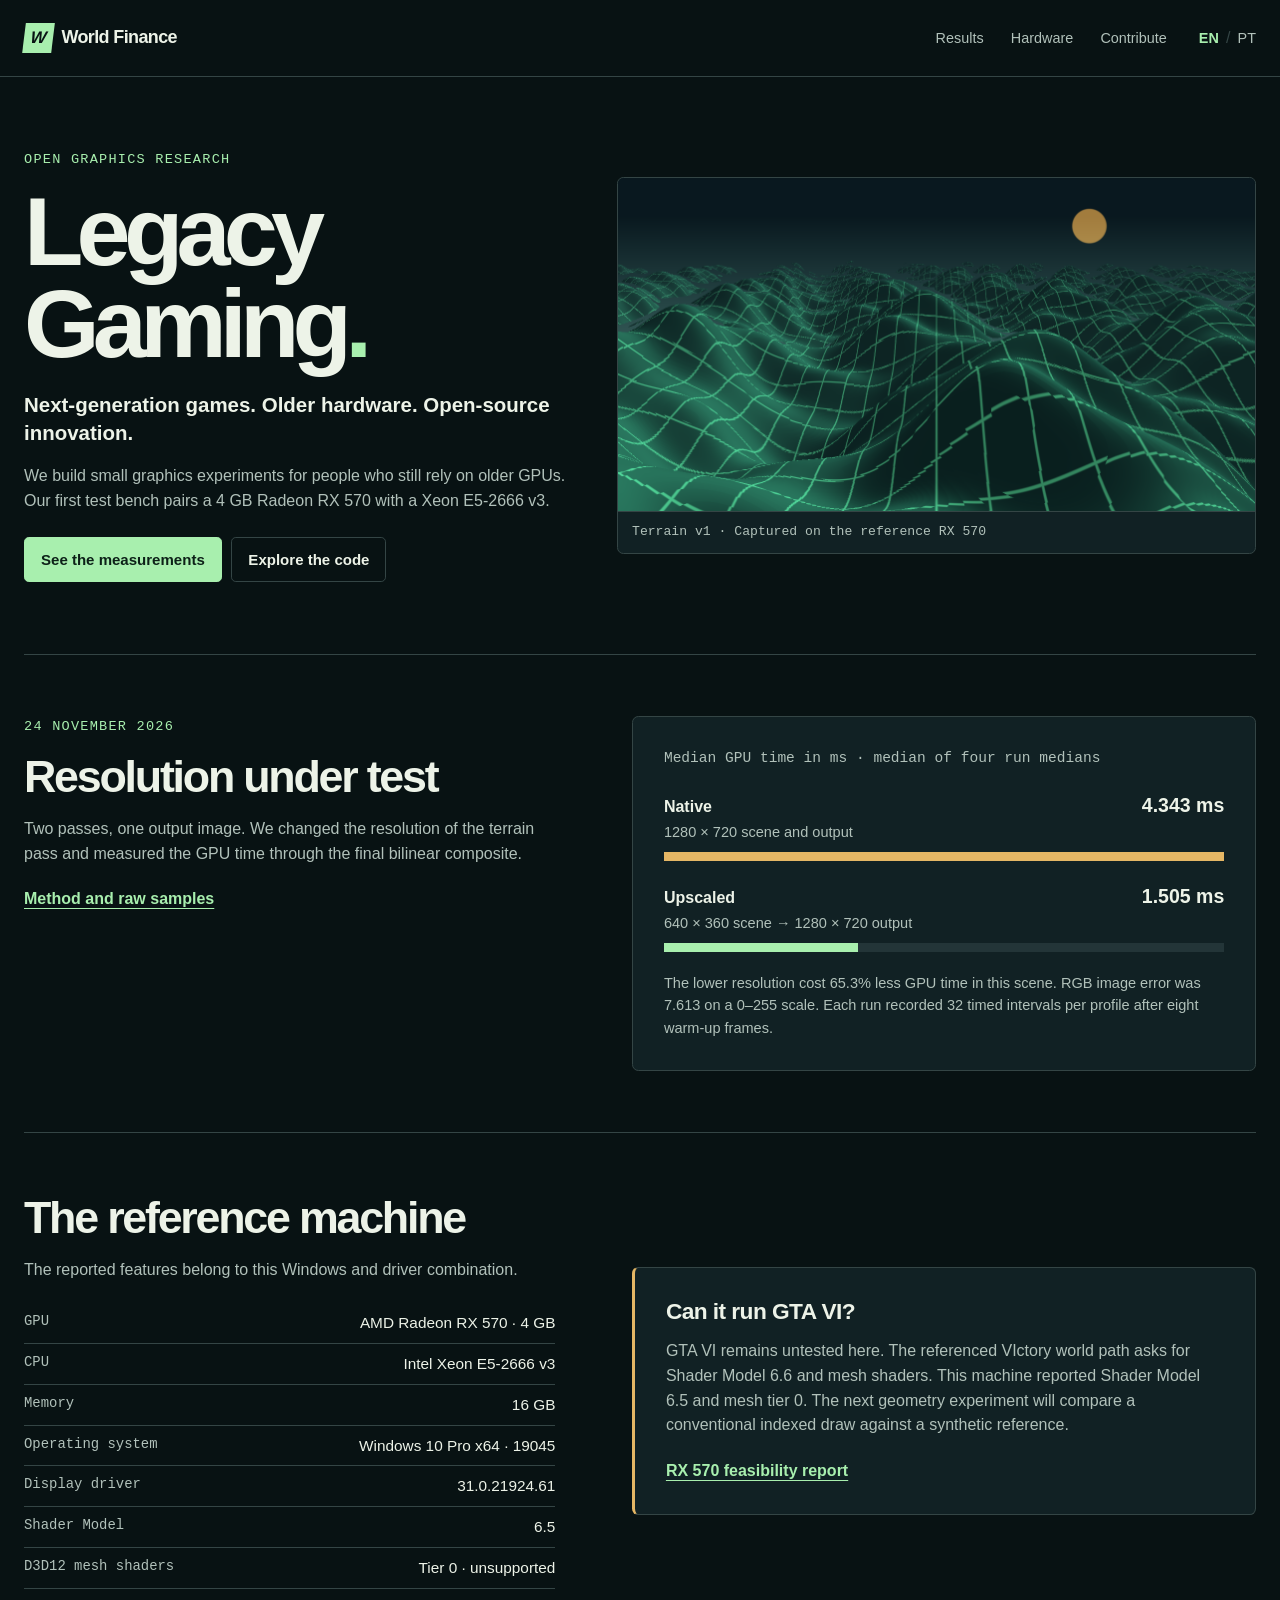
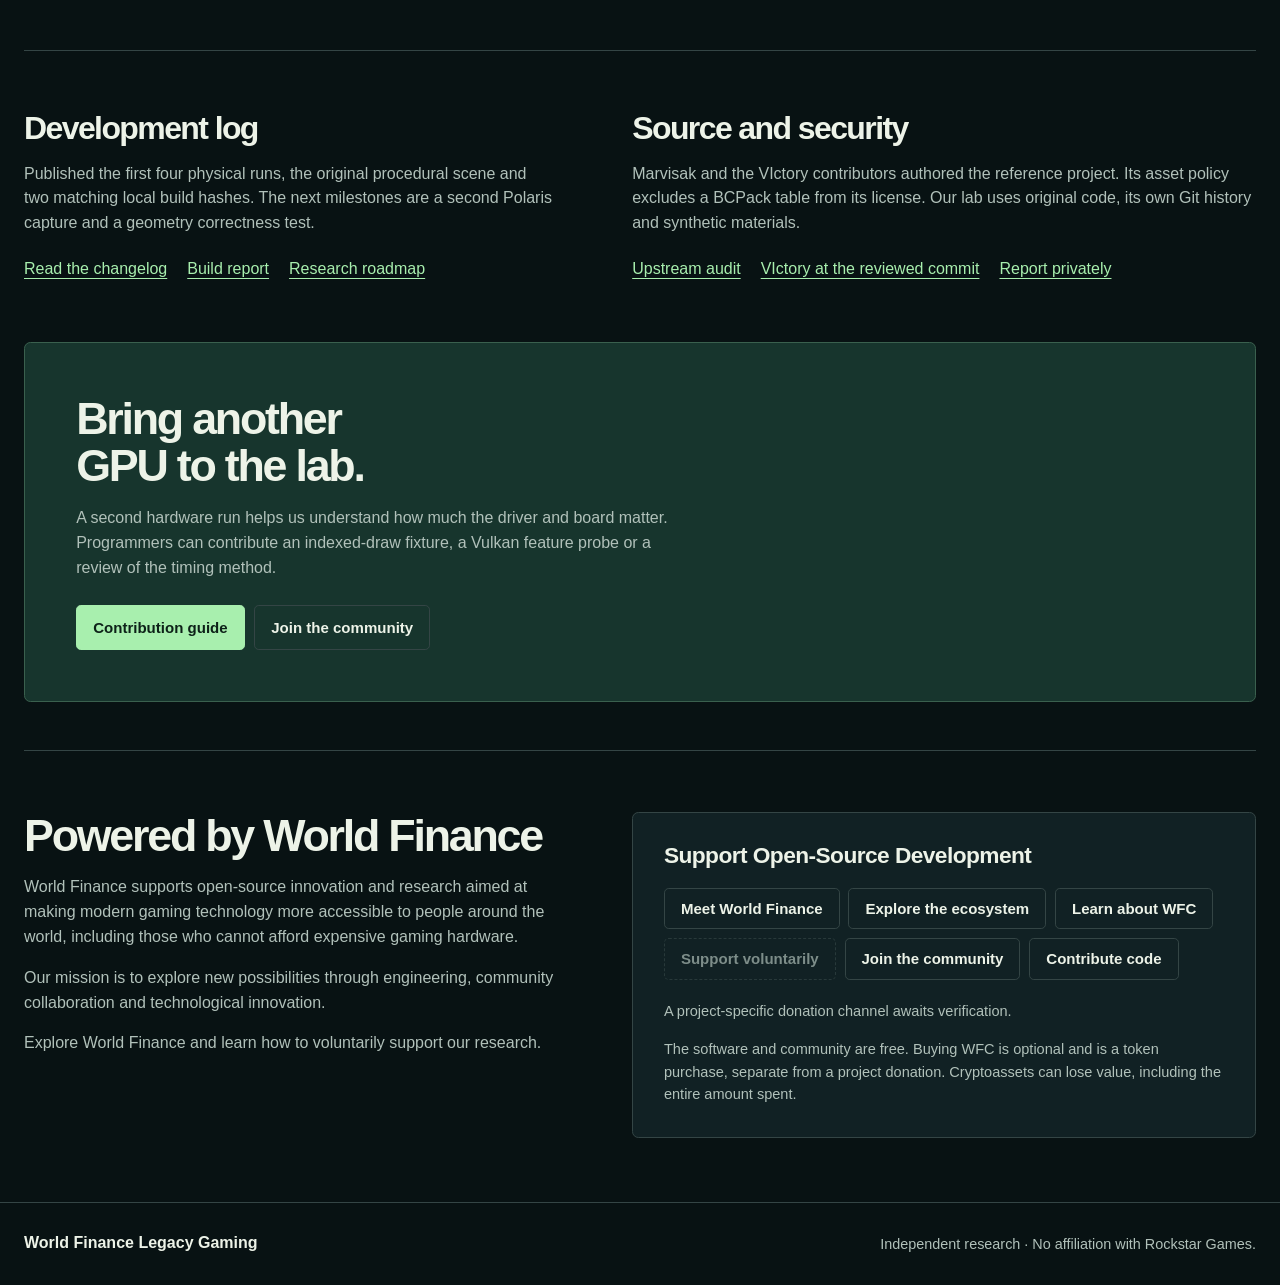
==== docs/index.html @ ba9e8ffc "Launch independent RX 570 graphics lab with measured terrain baseline" ====
<!doctype html>
<html lang="en">
  <head>
    <meta charset="utf-8"><meta name="viewport" content="width=device-width, initial-scale=1">
    <meta name="color-scheme" content="dark"><meta name="theme-color" content="#081213">
    <title>World Finance Legacy Gaming · Graphics research lab</title>
    <meta name="description" content="Next-generation games. Older hardware. Open-source innovation."><link rel="stylesheet" href="style.css">
    <link rel="alternate" hreflang="en" href="index.html"><link rel="alternate" hreflang="pt-BR" href="pt.html">
    <script src="support.js" defer></script>
  </head>
  <body>
    <a class="skip" href="#main">Skip to content</a>
    <header>
      <div class="wrap mast">
        <a class="brand" href="index.html" aria-label="World Finance Legacy Gaming"><i aria-hidden="true">W</i> World Finance</a>
        <nav aria-label="Navigation">
          <a href="#results">Results</a>
          <a href="#hardware">Hardware</a>
          <a href="#contribute">Contribute</a>
        </nav>
        <div class="langs" aria-label="Language">
          <a href="index.html" lang="en" aria-current="page">EN</a><span>/</span>
          <a href="pt.html" lang="pt-BR" >PT</a>
        </div>
      </div></header>
    <main id="main" class="wrap">
      <section class="hero">
        <div class="intro">
          <p class="eyebrow">Open graphics research</p>
          <h1>Legacy Gaming<em>.</em></h1>
          <p class="lead">Next-generation games. Older hardware. Open-source innovation.</p>
          <p>We build small graphics experiments for people who still rely on older GPUs. Our first test bench pairs a 4 GB Radeon RX 570 with a Xeon E5-2666 v3.</p>
          <div class="actions">
            <a href="#results" class="button primary">See the measurements</a>
            <a href="https://github.com/luizendIA/worldfinance-legacy-gaming" class="button">Explore the code</a>
          </div>
        </div>
        <figure>
          <img src="terrain.png" alt="Green wireframe terrain and an amber sun generated by the RX 570 during the native-resolution test." width="1280" height="720">
          <figcaption>Terrain v1 · Captured on the reference RX 570</figcaption>
        </figure>
      </section>
      <section id="results" class="split">
        <div>
          <p class="eyebrow"><time datetime="2026-11-24">24 November 2026</time></p>
          <h2>Resolution under test</h2>
          <p>Two passes, one output image. We changed the resolution of the terrain pass and measured the GPU time through the final bilinear composite.</p>
          <a href="https://github.com/luizendIA/worldfinance-legacy-gaming/tree/main/benchmarks" class="rulelink">Method and raw samples</a>
        </div>
        <div class="chart">
          <h3>Median GPU time in ms · median of four run medians</h3>
          <div class="barrow">
            <div><strong>Native</strong><b>4.343 ms</b>
            </div>
            <small>1280 × 720 scene and output</small>
            <div class="track"><i class="native"></i>
            </div>
          </div>
          <div class="barrow">
            <div><strong>Upscaled</strong><b>1.505 ms</b>
            </div>
            <small>640 × 360 scene → 1280 × 720 output</small>
            <div class="track"><i class="scaled"></i>
            </div>
          </div>
          <p>The lower resolution cost 65.3% less GPU time in this scene. RGB image error was 7.613 on a 0–255 scale. Each run recorded 32 timed intervals per profile after eight warm-up frames.</p>
        </div>
      </section>
      <section id="hardware" class="split">
        <div>
          <h2>The reference machine</h2>
          <p>The reported features belong to this Windows and driver combination.</p>
          <dl>
            <div>
              <dt>GPU</dt>
              <dd>AMD Radeon RX 570 · 4 GB</dd>
            </div>
            <div>
              <dt>CPU</dt>
              <dd>Intel Xeon E5-2666 v3</dd>
            </div>
            <div>
              <dt>Memory</dt>
              <dd>16 GB</dd>
            </div>
            <div>
              <dt>Operating system</dt>
              <dd>Windows 10 Pro x64 · 19045</dd>
            </div>
            <div>
              <dt>Display driver</dt>
              <dd>31.0.21924.61</dd>
            </div>
            <div>
              <dt>Shader Model</dt>
              <dd>6.5</dd>
            </div>
            <div>
              <dt>D3D12 mesh shaders</dt>
              <dd>Tier 0 · unsupported</dd>
            </div>
          </dl>
        </div>
        <div class="note">
          <h3>Can it run GTA VI?</h3>
          <p>GTA VI remains untested here. The referenced VIctory world path asks for Shader Model 6.6 and mesh shaders. This machine reported Shader Model 6.5 and mesh tier 0. The next geometry experiment will compare a conventional indexed draw against a synthetic reference.</p>
          <a href="https://github.com/luizendIA/worldfinance-legacy-gaming/blob/main/reports/rx570.md" class="rulelink">RX 570 feasibility report</a>
        </div>
      </section>
      <section class="split research">
        <article>
          <h2>Development log</h2>
          <p>Published the first four physical runs, the original procedural scene and two matching local build hashes. The next milestones are a second Polaris capture and a geometry correctness test.</p>
          <div class="resources">
            <a href="https://github.com/luizendIA/worldfinance-legacy-gaming/blob/main/CHANGELOG.md">Read the changelog</a>
            <a href="https://github.com/luizendIA/worldfinance-legacy-gaming/blob/main/reports/build.md">Build report</a>
            <a href="https://github.com/luizendIA/worldfinance-legacy-gaming/blob/main/ROADMAP.md">Research roadmap</a>
          </div>
        </article>
        <article>
          <h2>Source and security</h2>
          <p>Marvisak and the VIctory contributors authored the reference project. Its asset policy excludes a BCPack table from its license. Our lab uses original code, its own Git history and synthetic materials.</p>
          <div class="resources">
            <a href="https://github.com/luizendIA/worldfinance-legacy-gaming/blob/main/reports/upstream-review.md">Upstream audit</a>
            <a href="https://github.com/Marvisak/VIctory/tree/ffe310eb2098e52169f4c44db5ffdabf43a72622">VIctory at the reviewed commit</a>
            <a href="https://github.com/luizendIA/worldfinance-legacy-gaming/security/advisories/new">Report privately</a>
          </div>
        </article>
      </section>
      <section id="contribute" class="join">
        <div>
          <h2>Bring another GPU to the lab.</h2>
          <p>A second hardware run helps us understand how much the driver and board matter. Programmers can contribute an indexed-draw fixture, a Vulkan feature probe or a review of the timing method.</p>
        </div>
        <div class="actions">
          <a href="https://github.com/luizendIA/worldfinance-legacy-gaming/blob/main/CONTRIBUTING.md" class="button primary">Contribution guide</a>
          <a href="https://github.com/luizendIA/worldfinance-legacy-gaming/discussions" class="button">Join the community</a>
        </div>
      </section>
      <section id="support" class="split">
        <div>
          <h2>Powered by World Finance</h2>
          <p>World Finance supports open-source innovation and research aimed at making modern gaming technology more accessible to people around the world, including those who cannot afford expensive gaming hardware.</p>
          <p>Our mission is to explore new possibilities through engineering, community collaboration and technological innovation.</p>
          <p>Explore World Finance and learn how to voluntarily support our research.</p>
        </div>
        <div class="support">
          <h3>Support Open-Source Development</h3>
          <div class="supportlinks">
            <a href="https://wordfinance.org/about.html" class="button">Meet World Finance</a>
            <a href="https://wordfinance.org/" class="button">Explore the ecosystem</a>
            <a href="https://wordfinance.org/wfc.html" class="button">Learn about WFC</a>
            <button id="donate" class="button" disabled>Support voluntarily</button>
            <a href="https://github.com/luizendIA/worldfinance-legacy-gaming/discussions" class="button">Join the community</a>
            <a href="https://github.com/luizendIA/worldfinance-legacy-gaming/blob/main/CONTRIBUTING.md" class="button">Contribute code</a>
          </div>
          <p id="pending">A project-specific donation channel awaits verification.</p>
          <p>The software and community are free. Buying WFC is optional and is a token purchase, separate from a project donation. Cryptoassets can lose value, including the entire amount spent.</p>
        </div>
      </section>
    </main>
    <footer>
      <div class="wrap"><strong>World Finance Legacy Gaming</strong><span>Independent research · No affiliation with Rockstar Games.</span>
      </div>
    </footer></body></html>
---- docs/style.css ----
:root {
    --bg:#081213;
    --panel:#112124;
    --ink:#edf3e8;
    --muted:#b1c1ba;
    --line:#344545;
    --mint:#a8efae;
    --gold:#e5b765;
    font:100%/1.55 "Segoe UI",Arial,sans-serif;
    color:var(--ink);
    background:var(--bg);
    color-scheme:dark;
}
* {
    box-sizing:border-box;
}
body {
    margin:0;
}
a {
    color:var(--mint);
    text-underline-offset:.23em;
}
a:hover {
    text-decoration:underline;
}
a:focus-visible,button:focus-visible {
    outline:3px solid var(--gold);
    outline-offset:4px;
}
.skip {
    position:absolute;
    left:1rem;
    top:-6rem;
    background:var(--bg);
    padding:.6rem;
    z-index:3;
}
.skip:focus {
    top:.5rem;
}
.wrap {
    width:min(100% - 3rem,77rem);
    margin:auto;
}
header,footer {
    border-bottom:1px solid var(--line);
}
.mast,.brand,.langs,nav,.actions,.resources,.supportlinks,footer .wrap {
    display:flex;
    align-items:center;
    gap:1rem;
}
.mast {
    min-height:4.75rem;
}
.brand {
    font-weight:700;
    font-size:1.125rem;
    color:var(--ink);
    text-decoration:none;
    letter-spacing:-.035em;
    gap:.55rem;
}
.brand i {
    color:var(--bg);
    background:var(--mint);
    font:900 italic 1.05rem/1.8 Arial;
    padding:0 .42rem;
    transform:skew(-7deg);
}
nav {
    margin-left:auto;
    gap:1.7rem;
}
nav a,.langs a,footer span {
    color:var(--muted);
    font-size:.9rem;
}
nav a,.langs a {
    text-decoration:none;
}
.langs {
    gap:.45rem;
    margin-left:1rem;
}
.langs span {
    color:var(--line);
}
.langs [aria-current] {
    color:var(--mint);
    font-weight:750;
}
.hero {
    display:grid;
    align-items:center;
    gap:3rem;
    grid-template-columns:.92fr 1.08fr;
    min-height:31rem;
    padding:4.5rem 0;
}
.eyebrow,figcaption,.chart h3,dt {
    font-family:"Cascadia Mono",Consolas,monospace;
}
.eyebrow {
    font-size:.85rem;
    text-transform:uppercase;
    letter-spacing:.09em;
    color:var(--mint);
    margin:0 0 1rem;
}
h1,h2,h3,p,figure,dl {
    margin:0;
}
h1,h2,h3 {
    font-family:"Segoe UI",Arial,sans-serif;
    line-height:1.07;
    text-wrap:balance;
}
h1 {
    font-size:clamp(4rem,7.6vw,7.6rem);
    font-weight:670;
    line-height:.94;
    letter-spacing:-.07em;
    max-width:8ch;
}
h1 em {
    font-style:normal;
    color:var(--mint);
}
h2 {
    font-size:clamp(2rem,3.5vw,3.35rem);
    letter-spacing:-.05em;
}
h3 {
    font-size:1.42rem;
    letter-spacing:-.025em;
}
.lead {
    font-weight:620;
    font-size:1.28rem;
    color:var(--ink);
    line-height:1.4;
}
.intro .lead {
    margin-top:1.35rem;
}
p {
    color:var(--muted);
    max-width:70ch;
}
p+p,h2+p,h3+p {
    margin-top:1rem;
}
.actions,.resources,.supportlinks {
    flex-wrap:wrap;
}
.actions {
    margin-top:1.5rem;
    gap:.6rem;
}
.button {
    display:inline-flex;
    justify-content:center;
    align-items:center;
    min-height:2.8rem;
    padding:.55rem 1rem;
    border:1px solid var(--line);
    border-radius:.3rem;
    color:var(--ink);
    text-decoration:none;
    background:transparent;
    font:650 .94rem/1.4 "Segoe UI",sans-serif;
}
.button:hover {
    border-color:var(--mint);
    text-decoration:none;
}
.button.primary {
    background:var(--mint);
    color:#0d2118;
    border-color:var(--mint);
}
.button:disabled {
    color:var(--muted);
    opacity:.68;
    border-style:dashed;
}
.hero figure {
    position:relative;
    margin:0;
    background:var(--panel);
    border:1px solid var(--line);
    overflow:hidden;
    border-radius:.4rem;
}
.hero img {
    display:block;
    width:100%;
    height:clamp(17rem,26vw,27rem);
    object-fit:cover;
}
figcaption {
    padding:.65rem .9rem;
    font-size:.82rem;
    border-top:1px solid var(--line);
    color:var(--muted);
}
.split {
    display:grid;
    grid-template-columns:.92fr 1.08fr;
    gap:clamp(2rem,6vw,6rem);
    padding:3.8rem 0;
    border-top:1px solid var(--line);
    scroll-margin-top:1rem;
}
.rulelink {
    display:inline-block;
    margin-top:1.3rem;
    font-weight:600;
}
.chart,.note,.support {
    background:var(--panel);
    border:1px solid var(--line);
    border-radius:.4rem;
    padding:clamp(1.25rem,2.4vw,2rem);
}
.chart h3 {
    font-size:.91rem;
    line-height:1.5;
    font-weight:500;
    color:var(--muted);
    letter-spacing:0;
}
.barrow {
    margin:1.25rem 0;
}
.barrow>div:first-child {
    display:flex;
    justify-content:space-between;
    align-items:baseline;
    gap:1rem;
}
.barrow b {
    font-size:1.22rem;
    font-variant-numeric:tabular-nums;
}
.barrow small,.chart p,.support p {
    color:var(--muted);
    font-size:.91rem;
}
.track {
    background:#233538;
    height:.55rem;
    margin-top:.45rem;
}
.track i {
    display:block;
    height:100%;
    background:var(--gold);
}
.track .native {
    width:100%;
}
.track .scaled {
    width:34.66%;
    background:var(--mint);
}
dl {
    margin-top:1.3rem;
}
dl div {
    display:flex;
    justify-content:space-between;
    gap:1rem;
    border-bottom:1px solid var(--line);
    padding:.5rem 0;
}
dt {
    font-size:.87rem;
    color:var(--muted);
}
dd {
    margin:0;
    font-size:.96rem;
    text-align:right;
}
.note {
    align-self:center;
    border-left:3px solid var(--gold);
}
.research h2 {
    font-size:2rem;
}
.resources {
    gap:.5rem 1.25rem;
    margin-top:1.3rem;
}
.join {
    padding:clamp(1.5rem,4vw,3.6rem);
    background:#17352d;
    border:1px solid #3a604e;
    border-radius:.4rem;
    margin:0 0 3rem;
}
.join h2 {
    max-width:20ch;
}
.supportlinks {
    margin:1.25rem 0;
    gap:.55rem;
}
.supportlinks .button {
    min-height:2.6rem;
}
footer {
    border-top:1px solid var(--line);
    border-bottom:0;
}
.wrap>section:last-child {
    padding-bottom:4rem;
}
footer .wrap {
    justify-content:space-between;
    padding:1.8rem 0;
    flex-wrap:wrap;
}
@media(max-width:780px) {
    .wrap {
        width:min(100% - 2rem,42rem);
    }
    .hero,.split {
        grid-template-columns:1fr;
        gap:1.75rem;
        padding:2.5rem 0;
    }
    .hero {
        min-height:0;
    }
    .hero img {
        height:auto;
    }
    .mast {
        flex-wrap:wrap;
        gap:.5rem;
        padding:.8rem 0;
    }
    .mast nav {
        order:3;
        margin:0;
        width:100%;
        gap:1.35rem;
    }
    .langs {
        margin-left:auto;
    }
    .join {
        margin-bottom:2rem;
    }
    .research article+article {
        border-top:1px solid var(--line);
        padding-top:1.75rem;
    }
    .note {
        align-self:stretch;
    }
    h1 {
        font-size:clamp(3.8rem,13vw,5.5rem);
        max-width:none;
    }
    .chart .barrow {
        margin:1.1rem 0;
    }
}
@media(prefers-reduced-motion:reduce) {
    * {
        scroll-behavior:auto;
    }
}
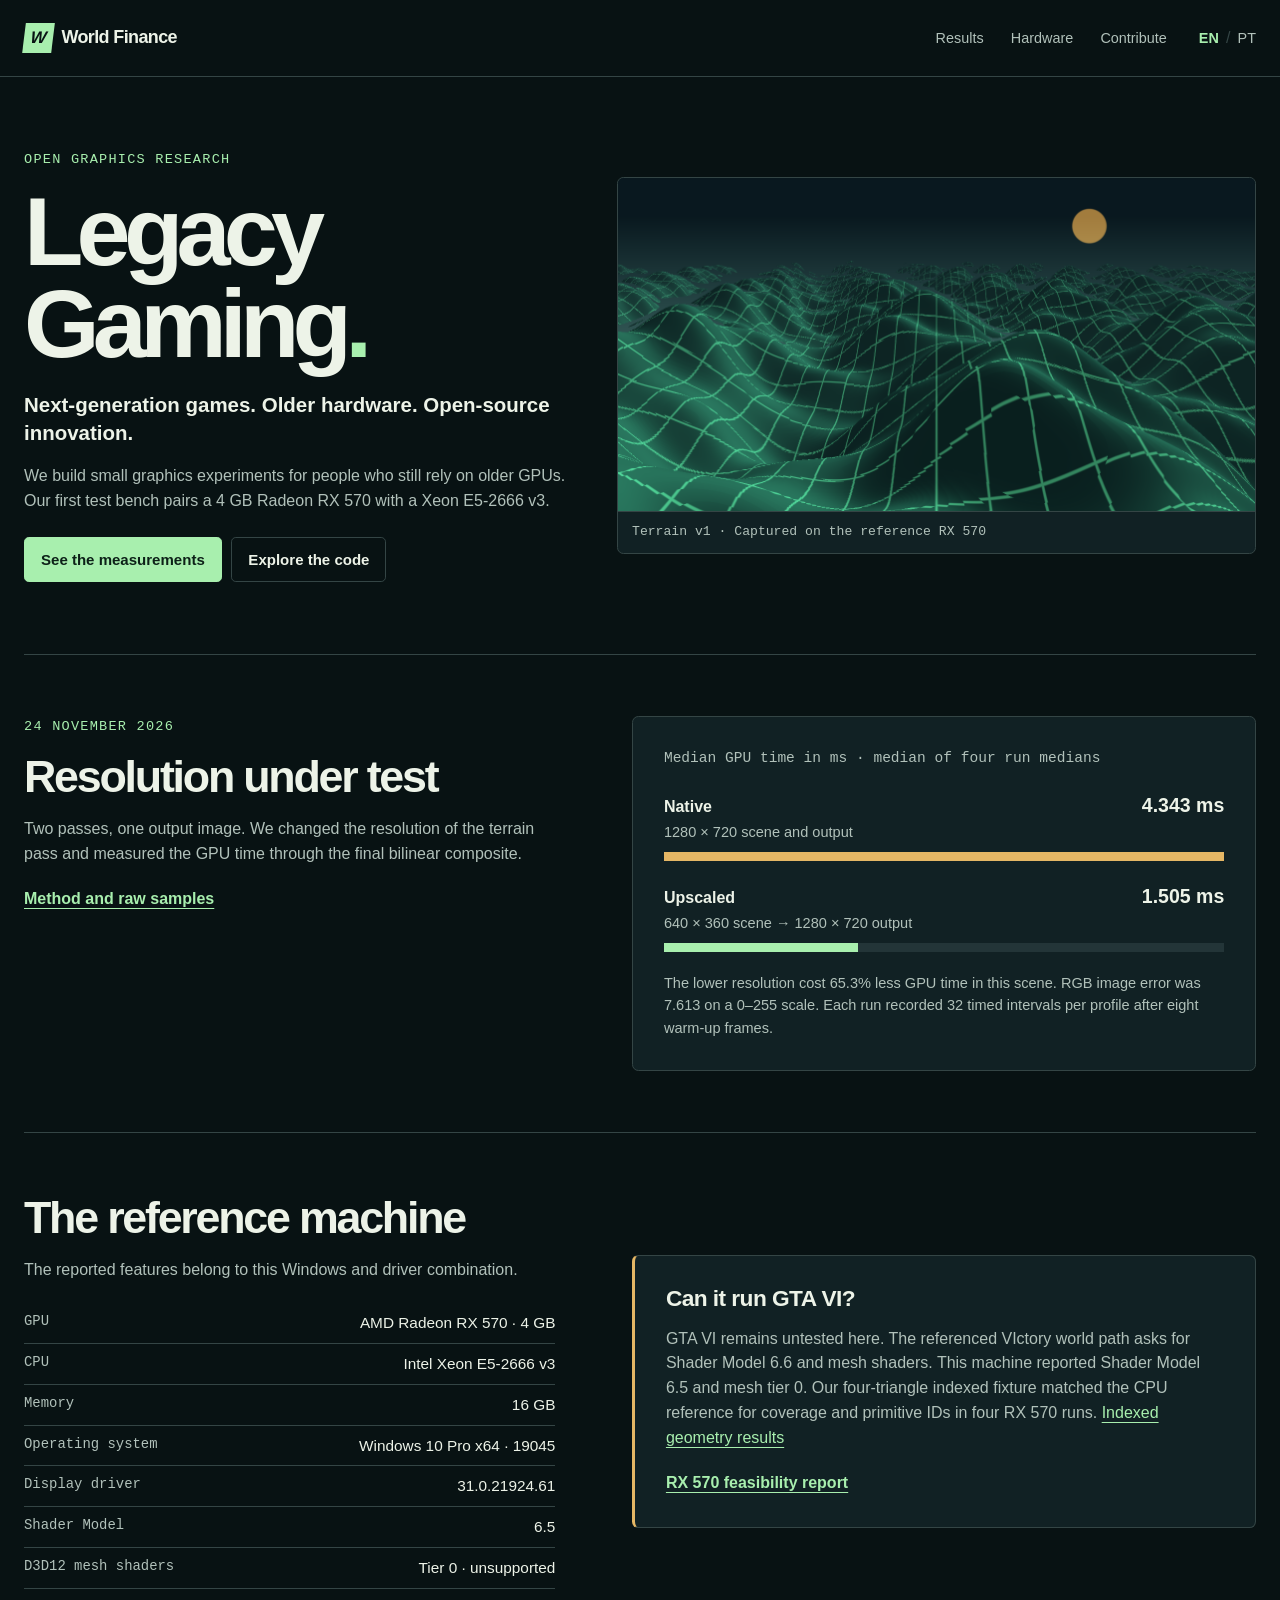
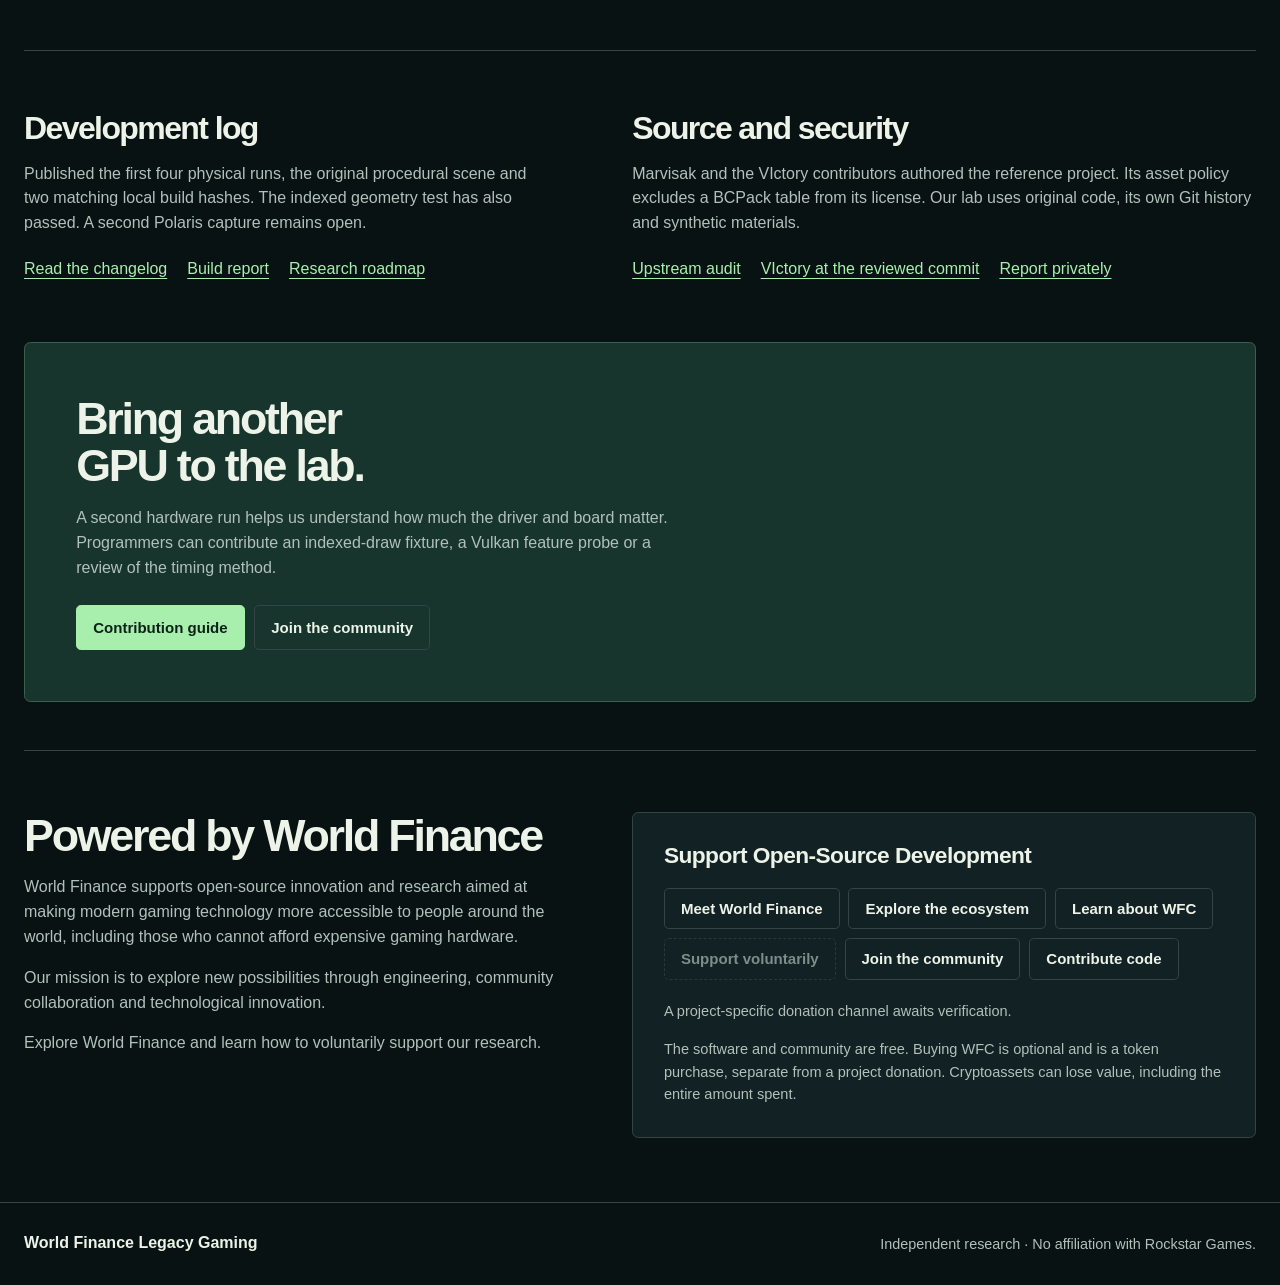
==== commit 648ca55a: "Measure indexed meshlet rendering against a CPU reference on Polaris" ====
--- a/docs/index.html
+++ b/docs/index.html
@@ -103,14 +103,14 @@
         </div>
         <div class="note">
           <h3>Can it run GTA VI?</h3>
-          <p>GTA VI remains untested here. The referenced VIctory world path asks for Shader Model 6.6 and mesh shaders. This machine reported Shader Model 6.5 and mesh tier 0. The next geometry experiment will compare a conventional indexed draw against a synthetic reference.</p>
+          <p>GTA VI remains untested here. The referenced VIctory world path asks for Shader Model 6.6 and mesh shaders. This machine reported Shader Model 6.5 and mesh tier 0. Our four-triangle indexed fixture matched the CPU reference for coverage and primitive IDs in four RX 570 runs. <a href="https://github.com/luizendIA/worldfinance-legacy-gaming/tree/main/benchmarks/indexed-rx570">Indexed geometry results</a></p>
           <a href="https://github.com/luizendIA/worldfinance-legacy-gaming/blob/main/reports/rx570.md" class="rulelink">RX 570 feasibility report</a>
         </div>
       </section>
       <section class="split research">
         <article>
           <h2>Development log</h2>
-          <p>Published the first four physical runs, the original procedural scene and two matching local build hashes. The next milestones are a second Polaris capture and a geometry correctness test.</p>
+          <p>Published the first four physical runs, the original procedural scene and two matching local build hashes. The indexed geometry test has also passed. A second Polaris capture remains open.</p>
           <div class="resources">
             <a href="https://github.com/luizendIA/worldfinance-legacy-gaming/blob/main/CHANGELOG.md">Read the changelog</a>
             <a href="https://github.com/luizendIA/worldfinance-legacy-gaming/blob/main/reports/build.md">Build report</a>
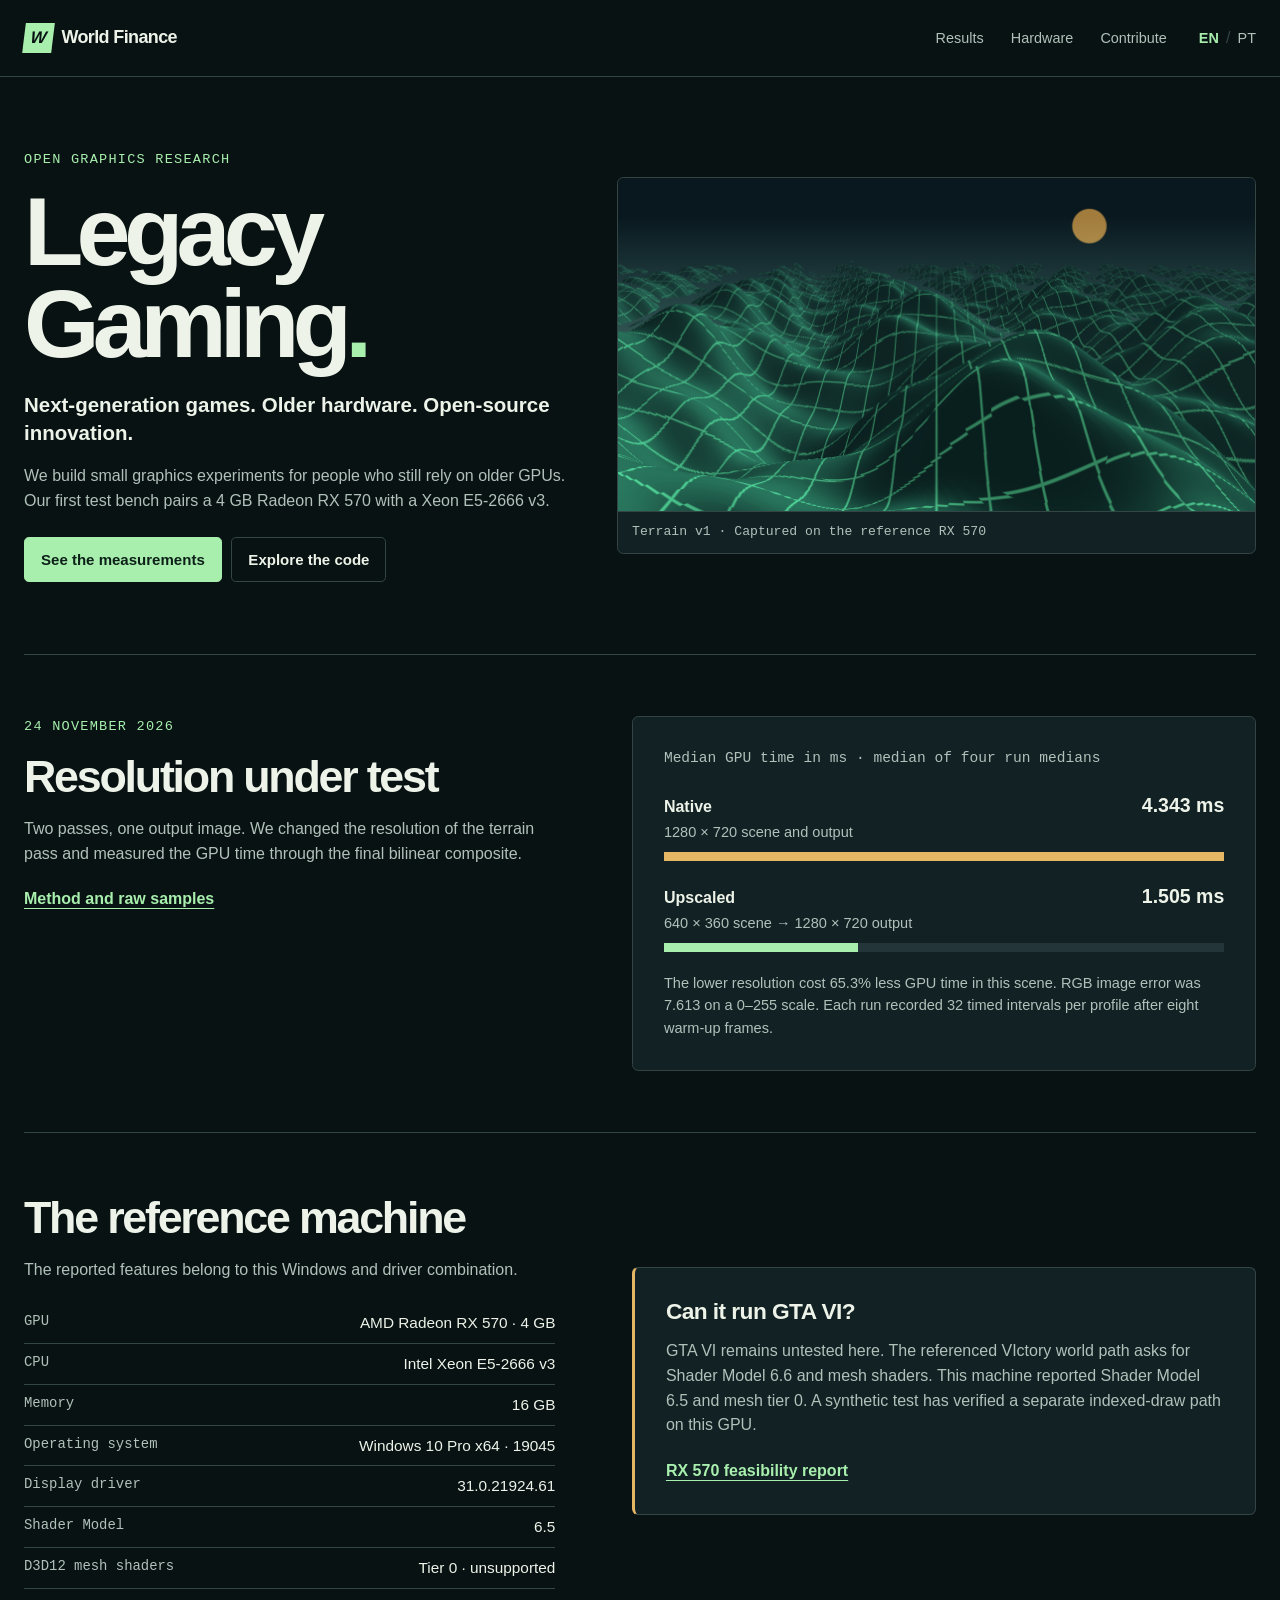
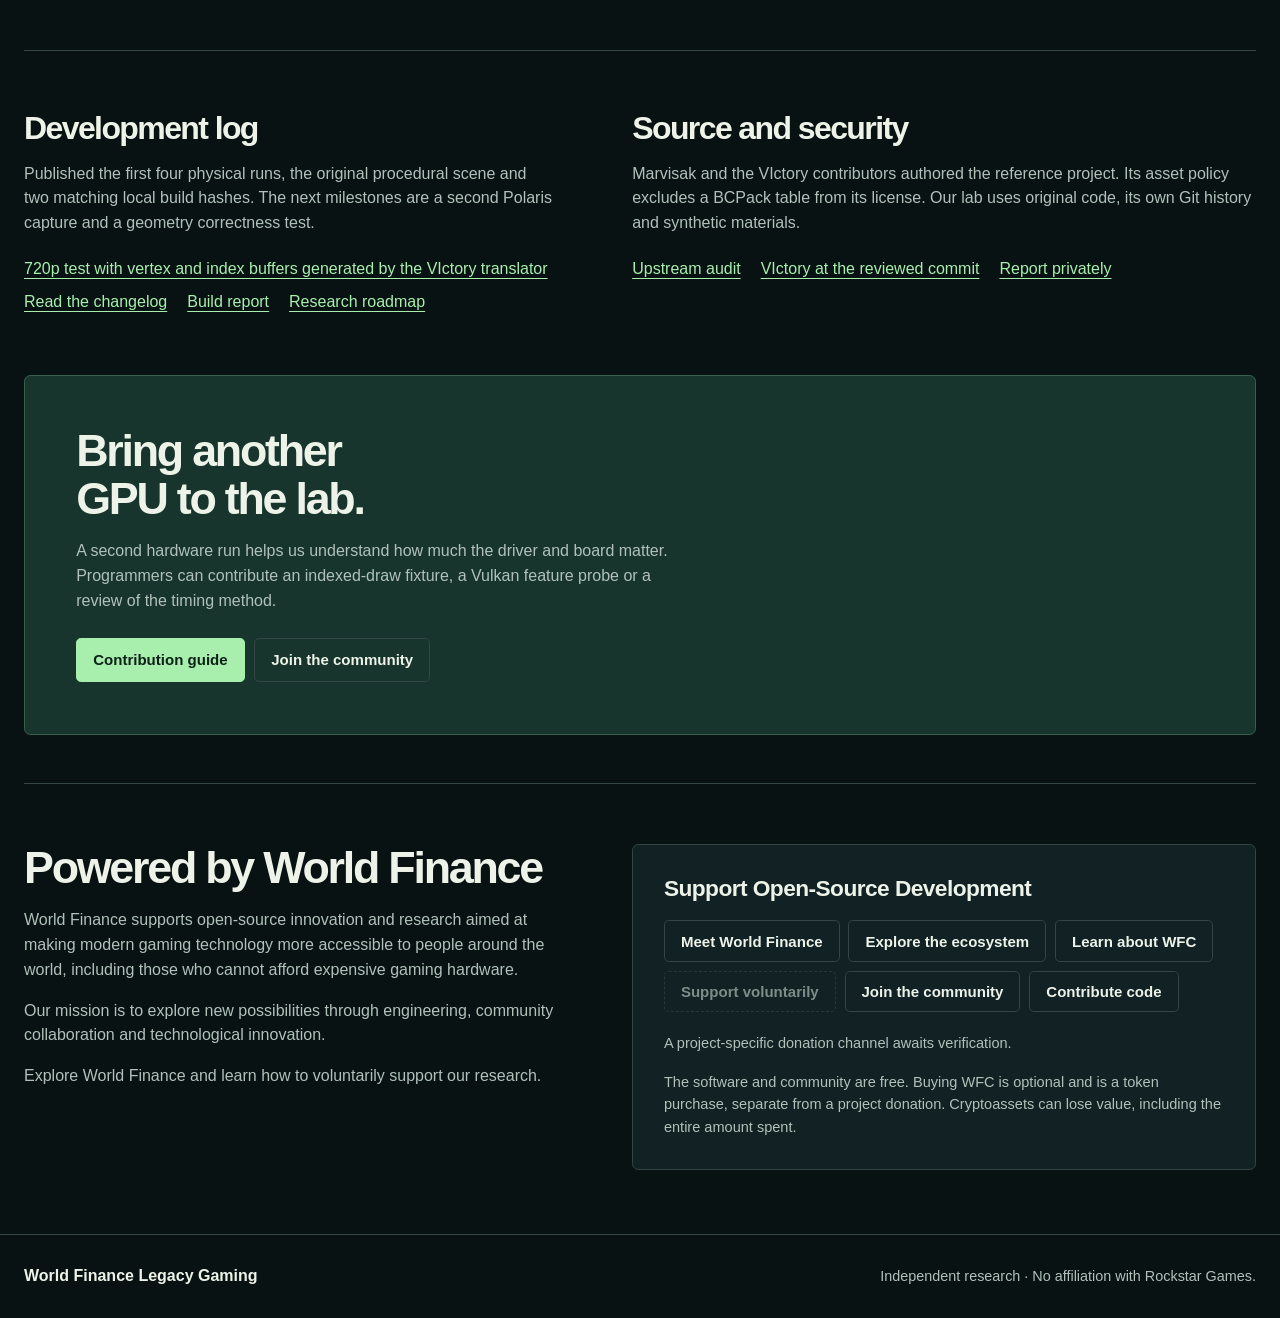
==== commit 4fadaaf1: "Trace translated mesh exports into Direct3D 12 indexed buffers on RX 570" ====
--- a/docs/index.html
+++ b/docs/index.html
@@ -103,15 +103,16 @@
         </div>
         <div class="note">
           <h3>Can it run GTA VI?</h3>
-          <p>GTA VI remains untested here. The referenced VIctory world path asks for Shader Model 6.6 and mesh shaders. This machine reported Shader Model 6.5 and mesh tier 0. Our four-triangle indexed fixture matched the CPU reference for coverage and primitive IDs in four RX 570 runs. <a href="https://github.com/luizendIA/worldfinance-legacy-gaming/tree/main/benchmarks/indexed-rx570">Indexed geometry results</a></p>
+          <p>GTA VI remains untested here. The referenced VIctory world path asks for Shader Model 6.6 and mesh shaders. This machine reported Shader Model 6.5 and mesh tier 0. A synthetic test has verified a separate indexed-draw path on this GPU.</p>
           <a href="https://github.com/luizendIA/worldfinance-legacy-gaming/blob/main/reports/rx570.md" class="rulelink">RX 570 feasibility report</a>
         </div>
       </section>
       <section class="split research">
         <article>
           <h2>Development log</h2>
-          <p>Published the first four physical runs, the original procedural scene and two matching local build hashes. The indexed geometry test has also passed. A second Polaris capture remains open.</p>
+          <p>Published the first four physical runs, the original procedural scene and two matching local build hashes. The next milestones are a second Polaris capture and a geometry correctness test.</p>
           <div class="resources">
+            <a href="https://luizendia.github.io/wordfinance-wfc-research/#research">720p test with vertex and index buffers generated by the VIctory translator</a>
             <a href="https://github.com/luizendIA/worldfinance-legacy-gaming/blob/main/CHANGELOG.md">Read the changelog</a>
             <a href="https://github.com/luizendIA/worldfinance-legacy-gaming/blob/main/reports/build.md">Build report</a>
             <a href="https://github.com/luizendIA/worldfinance-legacy-gaming/blob/main/ROADMAP.md">Research roadmap</a>
